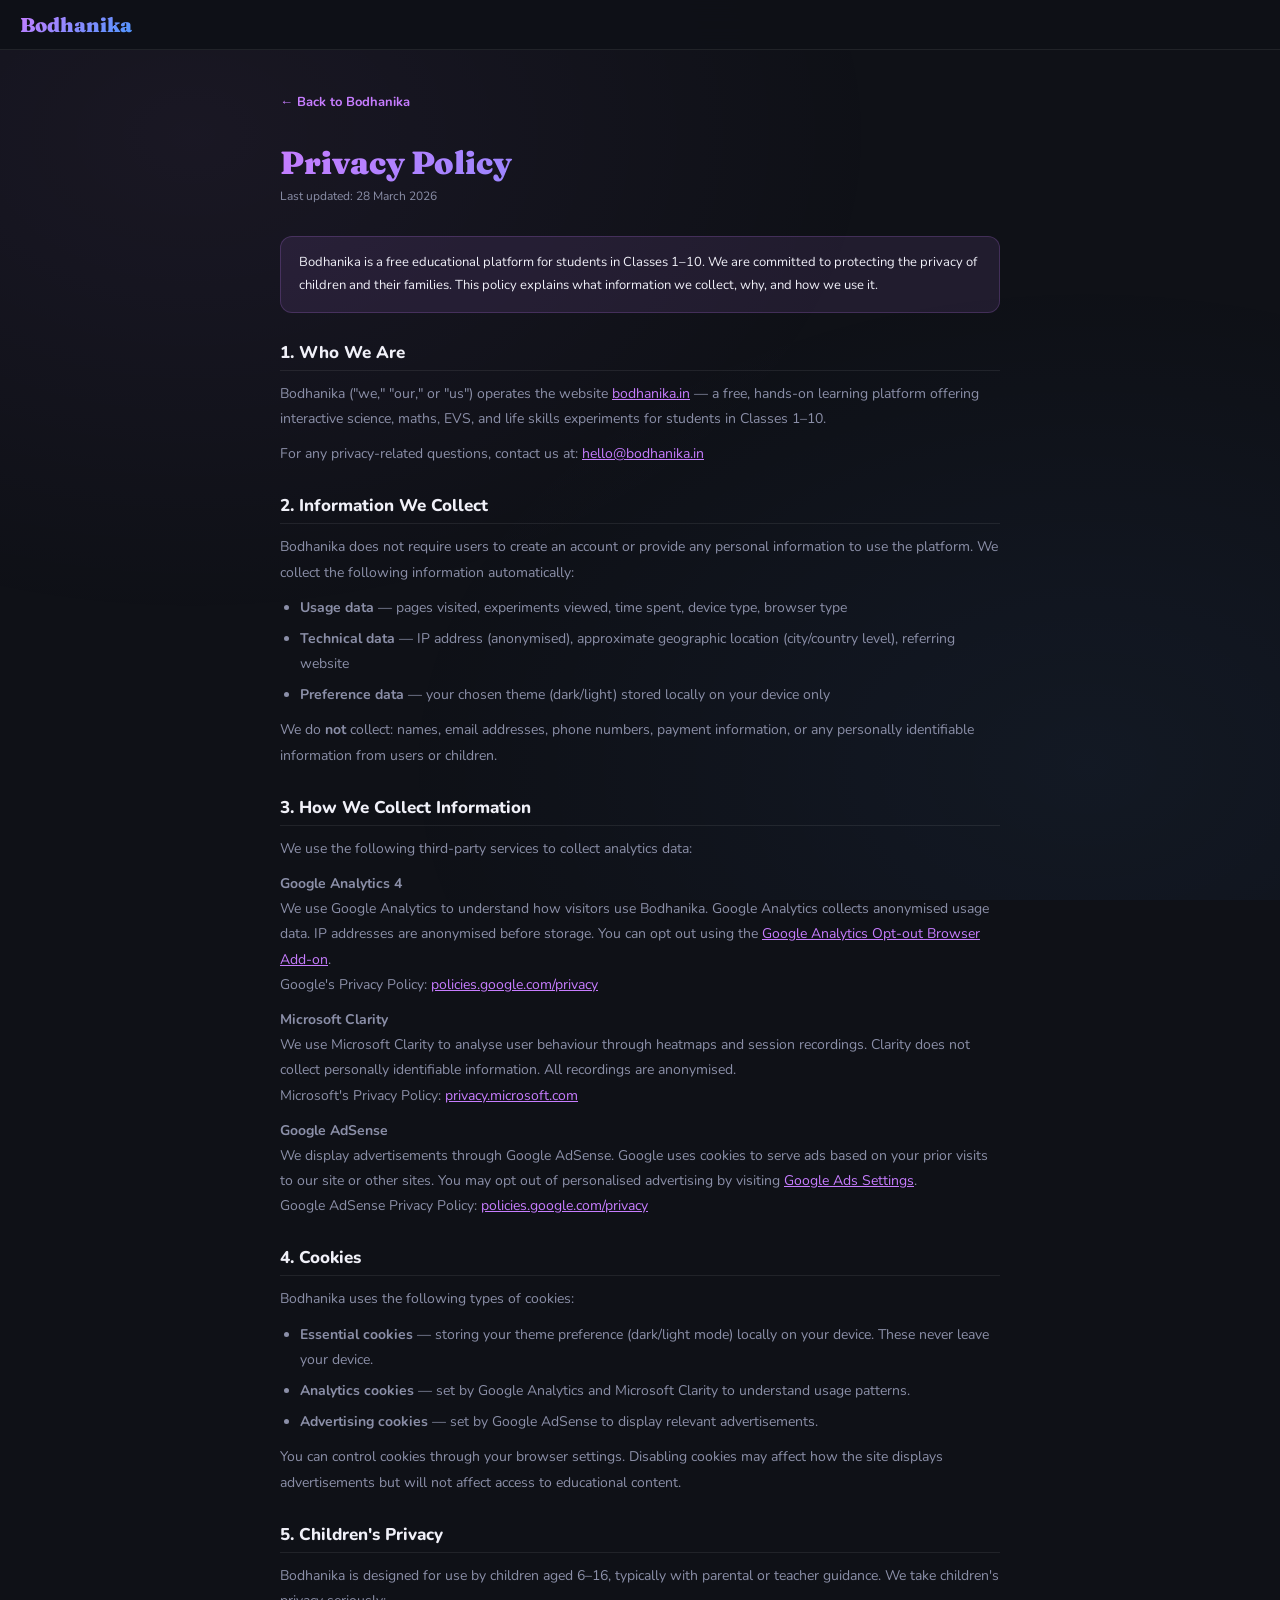
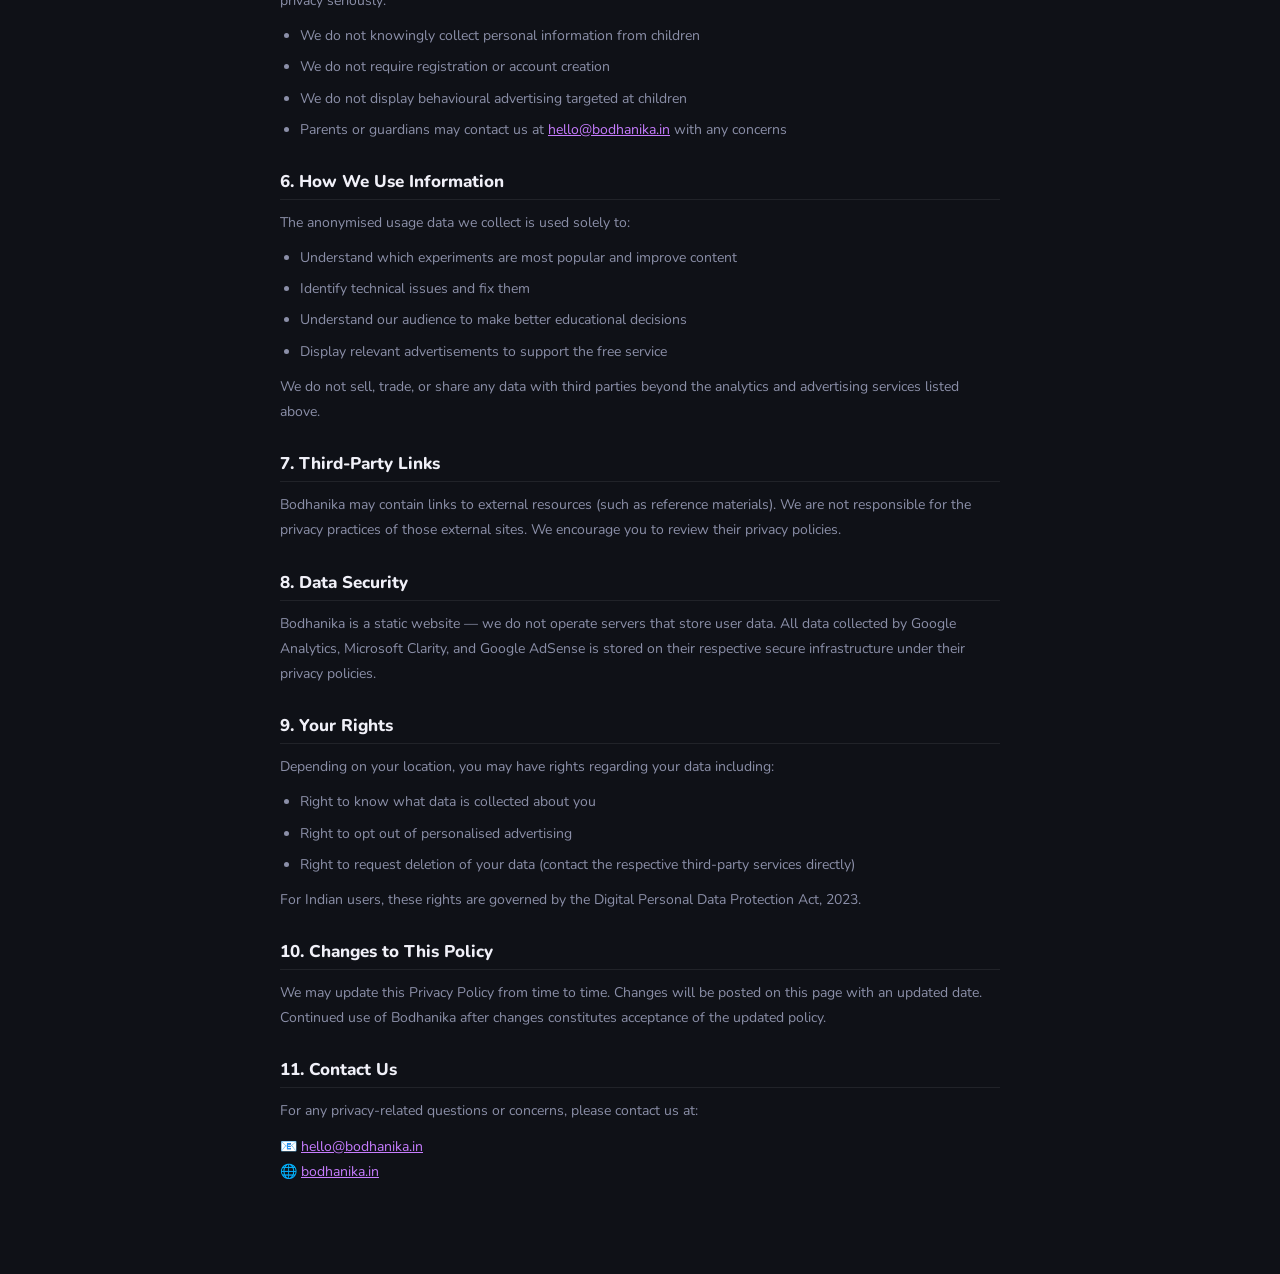
==== privacy.html @ 2c4693fa "Add files via upload" ====
<!DOCTYPE html>
<html lang="en" data-theme="dark">
<head>
<meta charset="UTF-8">
<meta name="viewport" content="width=device-width, initial-scale=1.0">
<title>Privacy Policy — Bodhanika</title>
<meta name="description" content="Privacy Policy for Bodhanika — Hands-On Experiments for Classes 1–10.">
<meta name="robots" content="index, follow">
<link rel="icon" href="data:image/svg+xml,<svg xmlns='http://www.w3.org/2000/svg' viewBox='0 0 100 100'><text y='.9em' font-size='90'>🔬</text></svg>">
<link rel="preconnect" href="https://fonts.googleapis.com">
<link href="https://fonts.googleapis.com/css2?family=Nunito:wght@400;600;700;800&family=Fraunces:wght@700;900&display=swap" rel="stylesheet">
<link rel="stylesheet" href="css/base.css">
<style>
  .page-wrap {
    max-width: 760px; margin: 0 auto;
    padding: 40px 20px 80px;
    position: relative; z-index: 5;
  }
  .back-link {
    display: inline-flex; align-items: center; gap: 6px;
    color: var(--acc); text-decoration: none;
    font-size: 13px; font-weight: 700; margin-bottom: 32px;
  }
  .back-link:hover { opacity: .8; }
  h1 {
    font-family: 'Fraunces', serif; font-size: 32px; font-weight: 900;
    background: linear-gradient(135deg, var(--acc), var(--life));
    -webkit-background-clip: text; -webkit-text-fill-color: transparent;
    margin-bottom: 6px;
  }
  .updated {
    font-size: 12px; color: var(--muted); margin-bottom: 32px;
  }
  h2 {
    font-size: 17px; font-weight: 800; color: var(--text);
    margin: 28px 0 10px; padding-bottom: 6px;
    border-bottom: 1px solid var(--border);
  }
  p, li {
    font-size: 14px; line-height: 1.8; color: var(--muted);
    margin-bottom: 10px;
  }
  ul { padding-left: 20px; margin-bottom: 10px; }
  li { margin-bottom: 6px; }
  a { color: var(--acc); }
  .highlight {
    background: var(--acc-dim); border: 1px solid rgba(199,125,255,.2);
    border-radius: 12px; padding: 14px 18px; margin: 16px 0;
    font-size: 13px; line-height: 1.8; color: var(--text);
  }
  header {
    position: sticky; top: 0; z-index: 100;
    background: rgba(15,17,23,0.92); backdrop-filter: blur(16px);
    border-bottom: 1px solid var(--border);
    padding: 12px 20px; display: flex; align-items: center; gap: 12px;
  }
  [data-theme="light"] header { background: rgba(245,246,250,0.95); }
  .logo {
    font-family: 'Fraunces', serif; font-size: 20px; font-weight: 900;
    background: linear-gradient(135deg, var(--acc), var(--life));
    -webkit-background-clip: text; -webkit-text-fill-color: transparent;
    text-decoration: none;
  }
</style>
</head>
<body>

<header>
  <a href="/" class="logo">Bodhanika</a>
</header>

<div class="page-wrap">
  <a href="/" class="back-link">← Back to Bodhanika</a>

  <h1>Privacy Policy</h1>
  <div class="updated">Last updated: 28 March 2026</div>

  <div class="highlight">
    Bodhanika is a free educational platform for students in Classes 1–10. We are committed to protecting the privacy of children and their families. This policy explains what information we collect, why, and how we use it.
  </div>

  <h2>1. Who We Are</h2>
  <p>Bodhanika ("we," "our," or "us") operates the website <a href="https://bodhanika.in">bodhanika.in</a> — a free, hands-on learning platform offering interactive science, maths, EVS, and life skills experiments for students in Classes 1–10.</p>
  <p>For any privacy-related questions, contact us at: <a href="mailto:hello@bodhanika.in">hello@bodhanika.in</a></p>

  <h2>2. Information We Collect</h2>
  <p>Bodhanika does not require users to create an account or provide any personal information to use the platform. We collect the following information automatically:</p>
  <ul>
    <li><strong>Usage data</strong> — pages visited, experiments viewed, time spent, device type, browser type</li>
    <li><strong>Technical data</strong> — IP address (anonymised), approximate geographic location (city/country level), referring website</li>
    <li><strong>Preference data</strong> — your chosen theme (dark/light) stored locally on your device only</li>
  </ul>
  <p>We do <strong>not</strong> collect: names, email addresses, phone numbers, payment information, or any personally identifiable information from users or children.</p>

  <h2>3. How We Collect Information</h2>
  <p>We use the following third-party services to collect analytics data:</p>

  <p><strong>Google Analytics 4</strong><br>
  We use Google Analytics to understand how visitors use Bodhanika. Google Analytics collects anonymised usage data. IP addresses are anonymised before storage. You can opt out using the <a href="https://tools.google.com/dlpage/gaoptout" target="_blank" rel="noopener">Google Analytics Opt-out Browser Add-on</a>.<br>
  Google's Privacy Policy: <a href="https://policies.google.com/privacy" target="_blank" rel="noopener">policies.google.com/privacy</a></p>

  <p><strong>Microsoft Clarity</strong><br>
  We use Microsoft Clarity to analyse user behaviour through heatmaps and session recordings. Clarity does not collect personally identifiable information. All recordings are anonymised.<br>
  Microsoft's Privacy Policy: <a href="https://privacy.microsoft.com" target="_blank" rel="noopener">privacy.microsoft.com</a></p>

  <p><strong>Google AdSense</strong><br>
  We display advertisements through Google AdSense. Google uses cookies to serve ads based on your prior visits to our site or other sites. You may opt out of personalised advertising by visiting <a href="https://www.google.com/settings/ads" target="_blank" rel="noopener">Google Ads Settings</a>.<br>
  Google AdSense Privacy Policy: <a href="https://policies.google.com/privacy" target="_blank" rel="noopener">policies.google.com/privacy</a></p>

  <h2>4. Cookies</h2>
  <p>Bodhanika uses the following types of cookies:</p>
  <ul>
    <li><strong>Essential cookies</strong> — storing your theme preference (dark/light mode) locally on your device. These never leave your device.</li>
    <li><strong>Analytics cookies</strong> — set by Google Analytics and Microsoft Clarity to understand usage patterns.</li>
    <li><strong>Advertising cookies</strong> — set by Google AdSense to display relevant advertisements.</li>
  </ul>
  <p>You can control cookies through your browser settings. Disabling cookies may affect how the site displays advertisements but will not affect access to educational content.</p>

  <h2>5. Children's Privacy</h2>
  <p>Bodhanika is designed for use by children aged 6–16, typically with parental or teacher guidance. We take children's privacy seriously:</p>
  <ul>
    <li>We do not knowingly collect personal information from children</li>
    <li>We do not require registration or account creation</li>
    <li>We do not display behavioural advertising targeted at children</li>
    <li>Parents or guardians may contact us at <a href="mailto:hello@bodhanika.in">hello@bodhanika.in</a> with any concerns</li>
  </ul>

  <h2>6. How We Use Information</h2>
  <p>The anonymised usage data we collect is used solely to:</p>
  <ul>
    <li>Understand which experiments are most popular and improve content</li>
    <li>Identify technical issues and fix them</li>
    <li>Understand our audience to make better educational decisions</li>
    <li>Display relevant advertisements to support the free service</li>
  </ul>
  <p>We do not sell, trade, or share any data with third parties beyond the analytics and advertising services listed above.</p>

  <h2>7. Third-Party Links</h2>
  <p>Bodhanika may contain links to external resources (such as reference materials). We are not responsible for the privacy practices of those external sites. We encourage you to review their privacy policies.</p>

  <h2>8. Data Security</h2>
  <p>Bodhanika is a static website — we do not operate servers that store user data. All data collected by Google Analytics, Microsoft Clarity, and Google AdSense is stored on their respective secure infrastructure under their privacy policies.</p>

  <h2>9. Your Rights</h2>
  <p>Depending on your location, you may have rights regarding your data including:</p>
  <ul>
    <li>Right to know what data is collected about you</li>
    <li>Right to opt out of personalised advertising</li>
    <li>Right to request deletion of your data (contact the respective third-party services directly)</li>
  </ul>
  <p>For Indian users, these rights are governed by the Digital Personal Data Protection Act, 2023.</p>

  <h2>10. Changes to This Policy</h2>
  <p>We may update this Privacy Policy from time to time. Changes will be posted on this page with an updated date. Continued use of Bodhanika after changes constitutes acceptance of the updated policy.</p>

  <h2>11. Contact Us</h2>
  <p>For any privacy-related questions or concerns, please contact us at:</p>
  <p>📧 <a href="mailto:hello@bodhanika.in">hello@bodhanika.in</a><br>
  🌐 <a href="https://bodhanika.in">bodhanika.in</a></p>

</div>

</body>
</html>
---- css/base.css ----
/* base.css — variables, reset, theme, animations */

/* ── Dark theme (default) ── */
:root,
[data-theme="dark"] {
  --bg:       #0F1117;
  --surface:  #1A1D27;
  --surface2: #22263A;
  --border:   rgba(255,255,255,0.08);
  --text:     #F0F0F8;
  --muted:    #8B8FA8;
  --shadow:   rgba(0,0,0,0.4);

  --sci:      #FF6B6B;  --sci-dim:  rgba(255,107,107,0.13);
  --math:     #FFD93D;  --math-dim: rgba(255,217,61,0.13);
  --evs:      #6BCB77;  --evs-dim:  rgba(107,203,119,0.13);
  --life:     #4D96FF;  --life-dim: rgba(77,150,255,0.13);
  --acc:      #C77DFF;  --acc-dim:  rgba(199,125,255,0.10);

  --ambient1: rgba(199,125,255,0.06);
  --ambient2: rgba(77,150,255,0.06);
}

/* ── Light theme ── */
[data-theme="light"] {
  --bg:       #F5F6FA;
  --surface:  #FFFFFF;
  --surface2: #EDEEF5;
  --border:   rgba(0,0,0,0.10);
  --text:     #1A1D27;
  --muted:    #6B6F85;
  --shadow:   rgba(0,0,0,0.10);

  --sci:      #D94F4F;  --sci-dim:  rgba(217,79,79,0.10);
  --math:     #B8960A;  --math-dim: rgba(184,150,10,0.10);
  --evs:      #3A8F48;  --evs-dim:  rgba(58,143,72,0.10);
  --life:     #2563EB;  --life-dim: rgba(37,99,235,0.10);
  --acc:      #7C3AED;  --acc-dim:  rgba(124,58,237,0.10);

  --ambient1: rgba(124,58,237,0.04);
  --ambient2: rgba(37,99,235,0.04);
}

*,*::before,*::after { margin:0; padding:0; box-sizing:border-box; }
html { scroll-behavior:smooth; }

body {
  font-family:'Nunito',sans-serif;
  background:var(--bg);
  color:var(--text);
  min-height:100vh;
  overflow-x:hidden;
  transition:background .25s, color .25s;
}
body::before {
  content:'';
  position:fixed; inset:0;
  background:
    radial-gradient(ellipse at 15% 15%, var(--ambient1) 0%, transparent 45%),
    radial-gradient(ellipse at 85% 85%, var(--ambient2) 0%, transparent 45%);
  pointer-events:none; z-index:0;
  transition:background .25s;
}

/* Tags */
.tag { font-size:10px;font-weight:800;letter-spacing:.7px;text-transform:uppercase;padding:2px 8px;border-radius:12px; }
.tag-sci  { background:var(--sci-dim);  color:var(--sci);  }
.tag-math { background:var(--math-dim); color:var(--math); }
.tag-evs  { background:var(--evs-dim);  color:var(--evs);  }
.tag-life { background:var(--life-dim); color:var(--life); }
.tag-cls  { background:var(--surface2); color:var(--muted);}
.tag-mode { background:var(--acc-dim);  color:var(--acc);  }

.hidden { display:none !important; }

::-webkit-scrollbar       { width:6px; height:6px; }
::-webkit-scrollbar-track { background:var(--surface); }
::-webkit-scrollbar-thumb { background:var(--border); border-radius:3px; }

@keyframes fadeUp  { from{opacity:0;transform:translateY(14px)} to{opacity:1;transform:translateY(0)} }
@keyframes slideUp { from{opacity:0;transform:translateY(24px)} to{opacity:1;transform:translateY(0)} }
@keyframes fadeIn  { from{opacity:0} to{opacity:1} }
@keyframes spin    { to{transform:rotate(360deg)} }
@keyframes shimmer { 0%,100%{opacity:.6} 50%{opacity:1} }
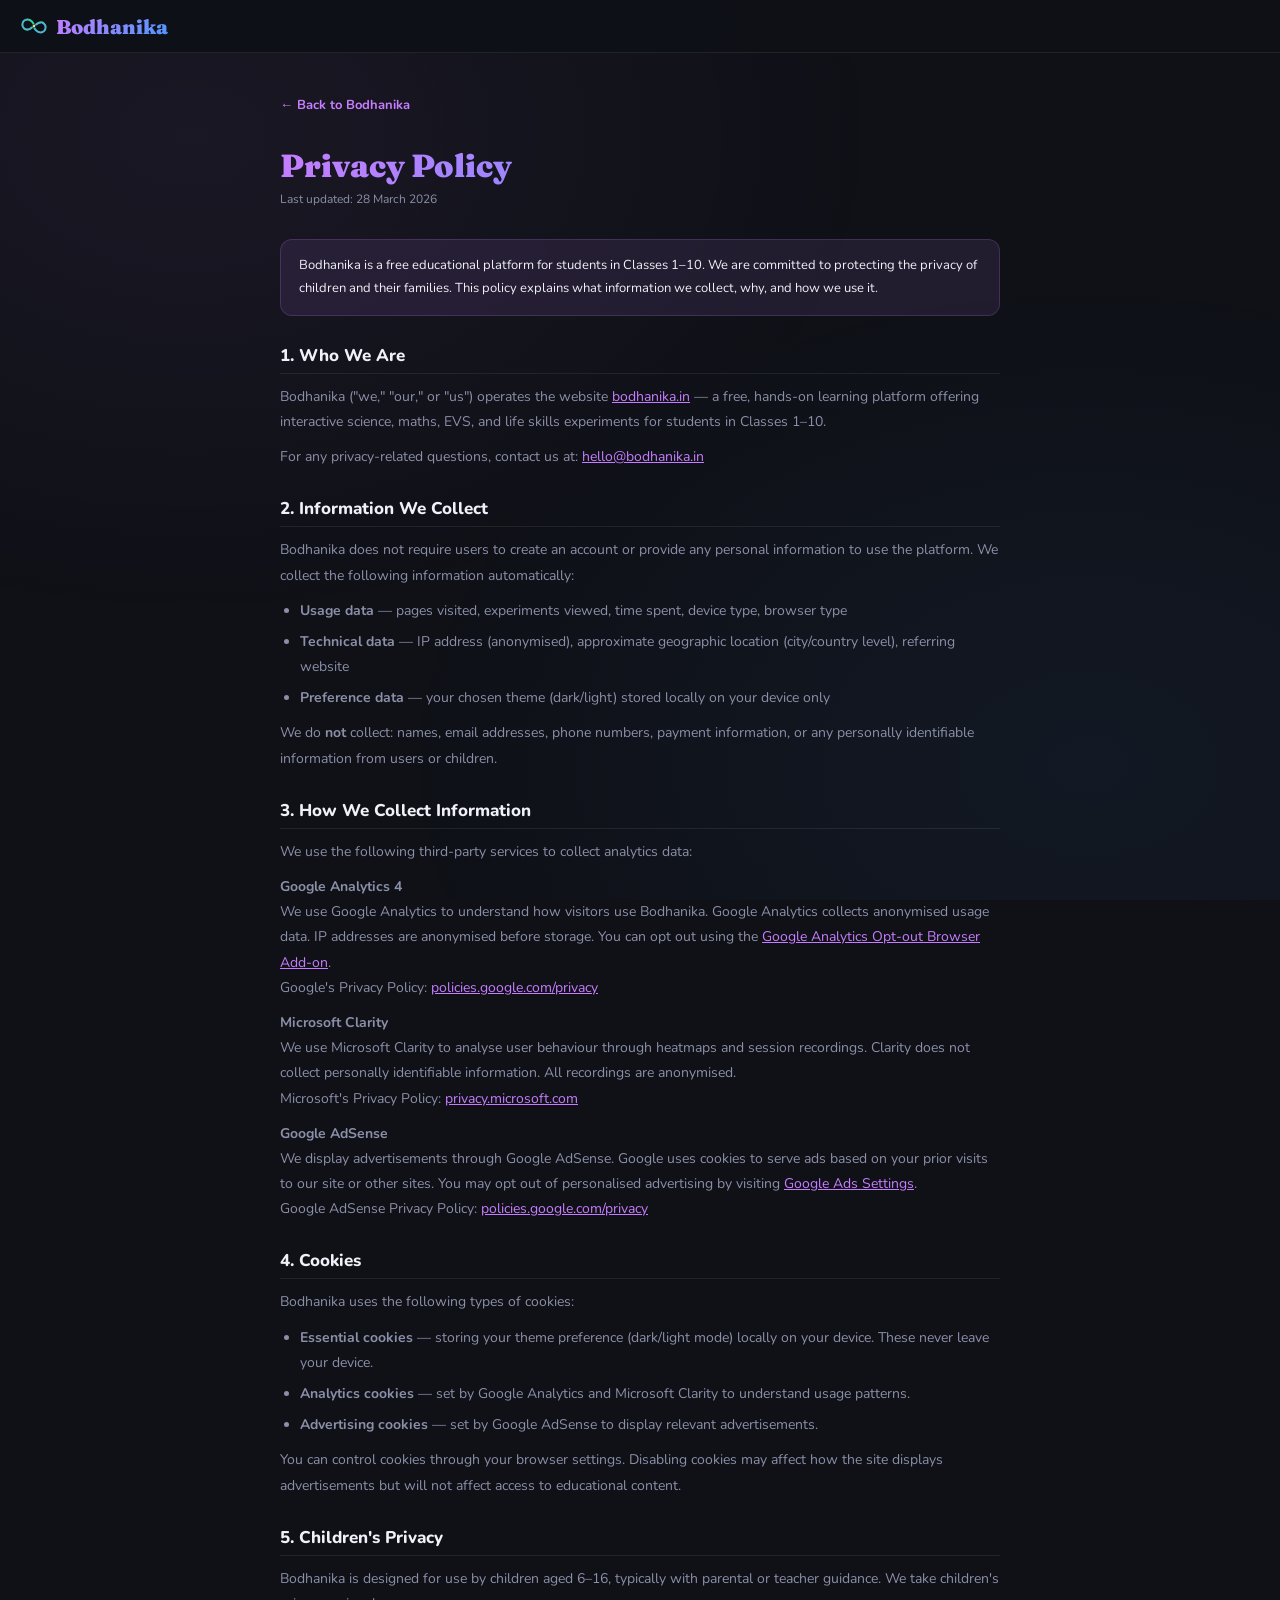
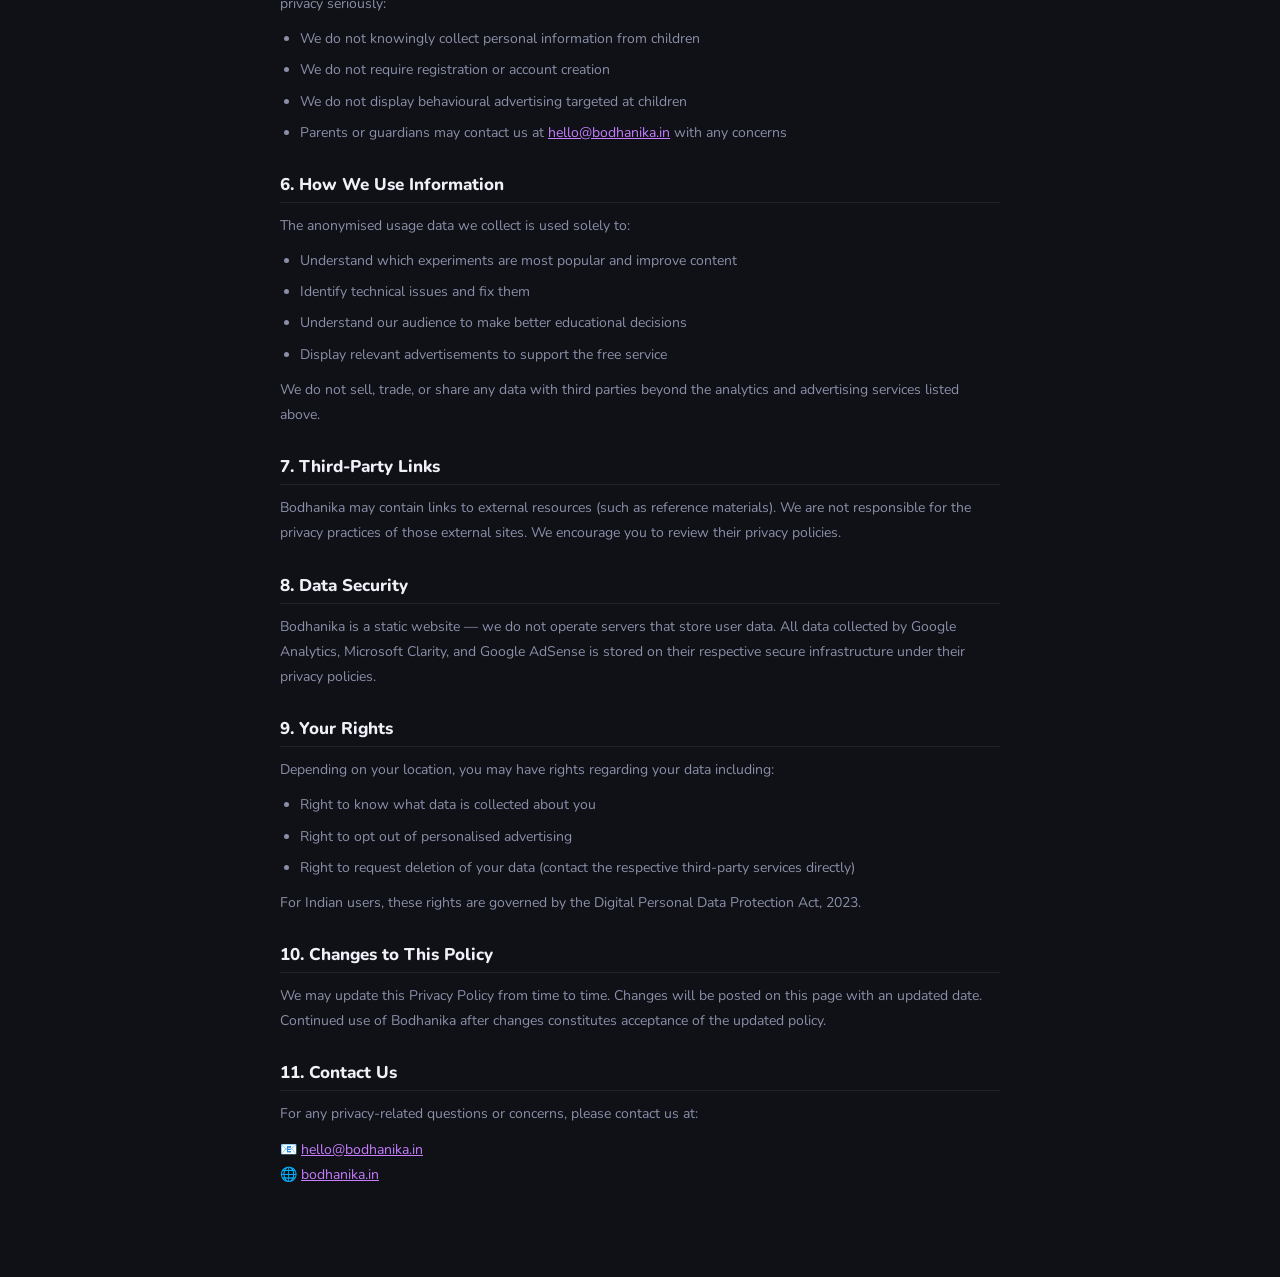
==== commit 01531fd3: "Add files via upload" ====
--- a/privacy.html
+++ b/privacy.html
@@ -66,7 +66,7 @@
 <body>
 
 <header>
-  <a href="/" class="logo">Bodhanika</a>
+  <a href="/" style="display:flex;align-items:center;gap:8px;text-decoration:none"><svg xmlns="http://www.w3.org/2000/svg" viewBox="0 0 512 512" width="28" height="28"><path d="M 256,256 C 256,196 194,136 138,136 C 82,136 44,182 44,232 C 44,292 96,334 150,320 C 198,308 230,268 256,256 C 282,244 314,204 362,192 C 418,178 468,222 468,280 C 468,330 430,374 374,374 C 318,374 256,314 256,256 Z" fill="none" stroke="#34D399" stroke-width="36" stroke-linecap="round" stroke-linejoin="round"/><path d="M 138,136 C 96,136 44,170 44,232 C 44,262 60,290 86,306 C 140,342 206,298 256,256 C 306,214 372,170 430,208 C 462,228 468,258 468,280 C 468,342 410,374 374,374 C 318,374 268,330 256,256" fill="none" stroke="#60A5FA" stroke-width="22" stroke-linecap="round" stroke-linejoin="round" stroke-dasharray="40,26"/><circle cx="256" cy="256" r="30" fill="#0d1b2a"/><circle cx="256" cy="256" r="22" fill="#FCD34D"/><circle cx="256" cy="256" r="11" fill="#FFFBEB"/></svg><span class="logo">Bodhanika</span></a>
 </header>
 
 <div class="page-wrap">
--- a/css/base.css
+++ b/css/base.css
@@ -82,3 +82,7 @@
 @keyframes fadeIn  { from{opacity:0} to{opacity:1} }
 @keyframes spin    { to{transform:rotate(360deg)} }
 @keyframes shimmer { 0%,100%{opacity:.6} 50%{opacity:1} }
+
+@keyframes pulse   { 0%,100%{transform:scale(1)} 50%{transform:scale(1.08)} }
+@keyframes bounce  { 0%,100%{transform:translateY(0)} 50%{transform:translateY(-8px)} }
+@keyframes glow    { 0%,100%{filter:drop-shadow(0 0 8px currentColor)} 50%{filter:drop-shadow(0 0 20px currentColor)} }
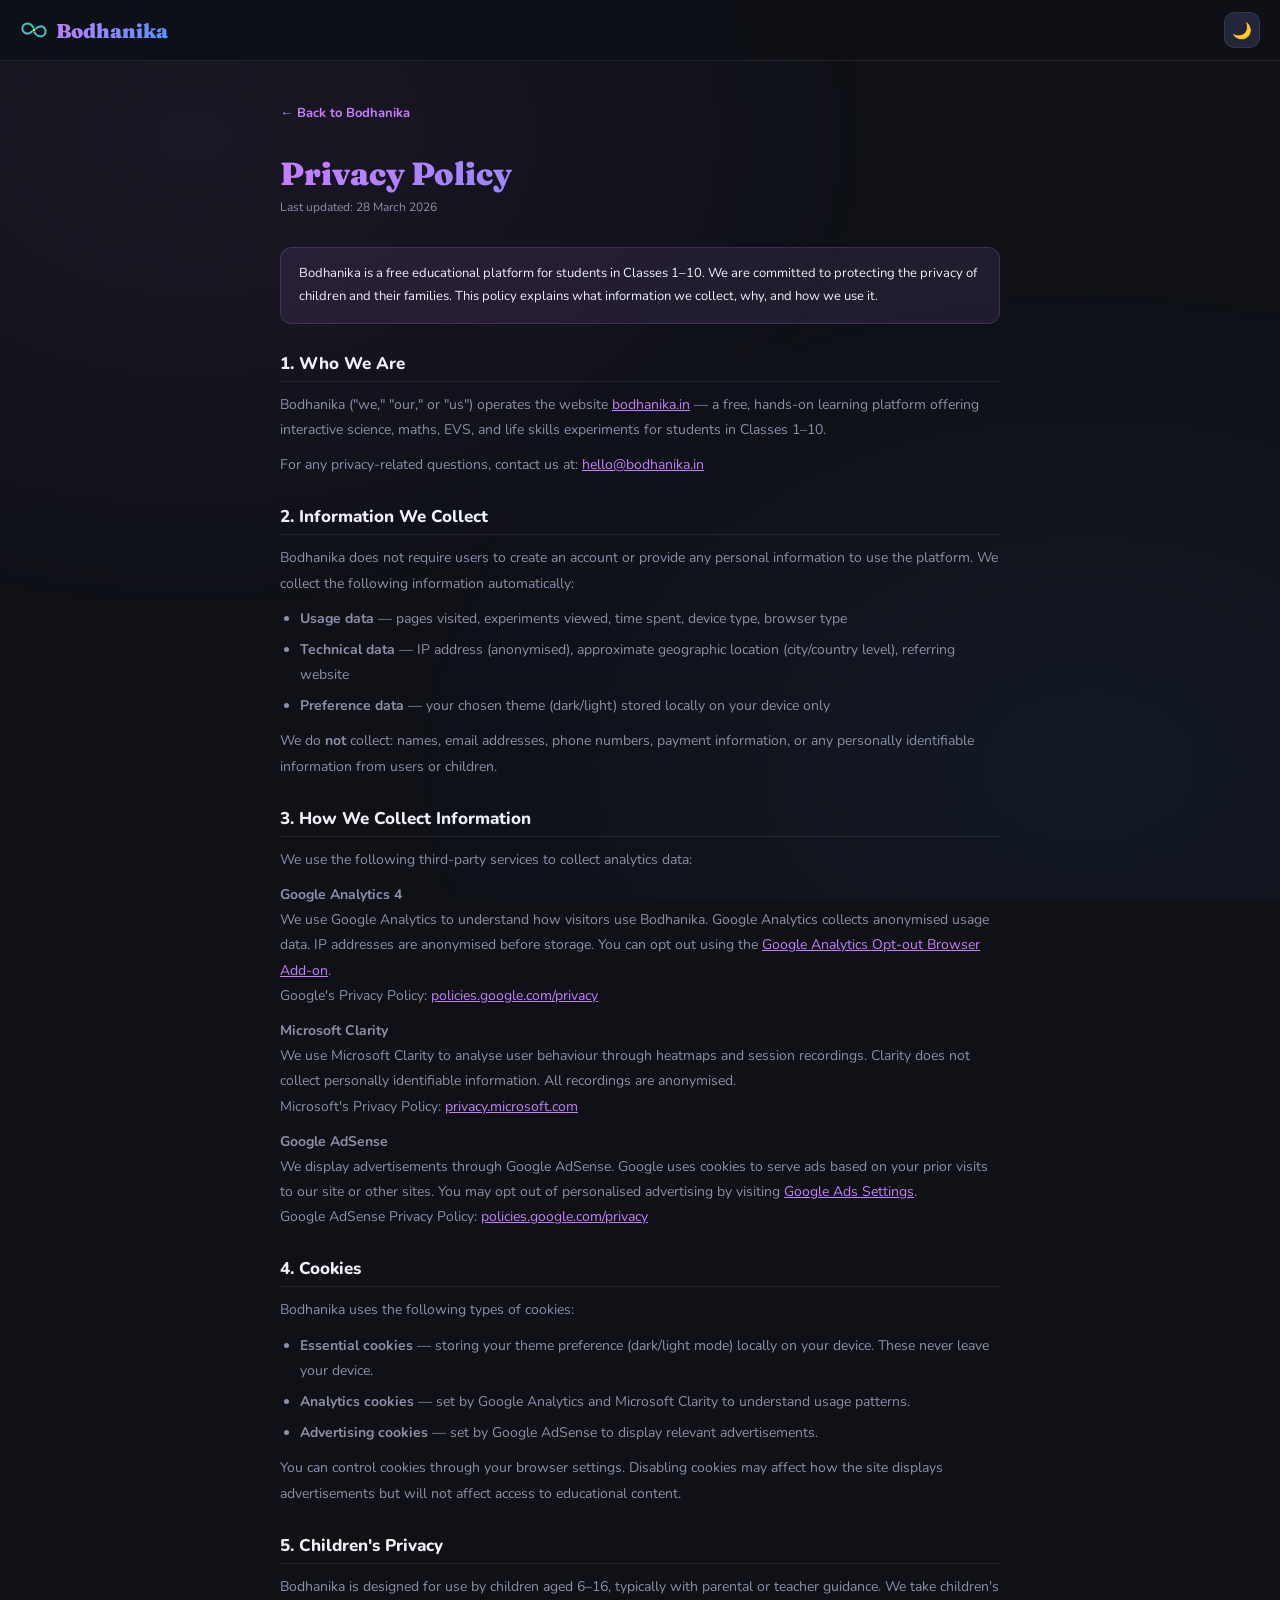
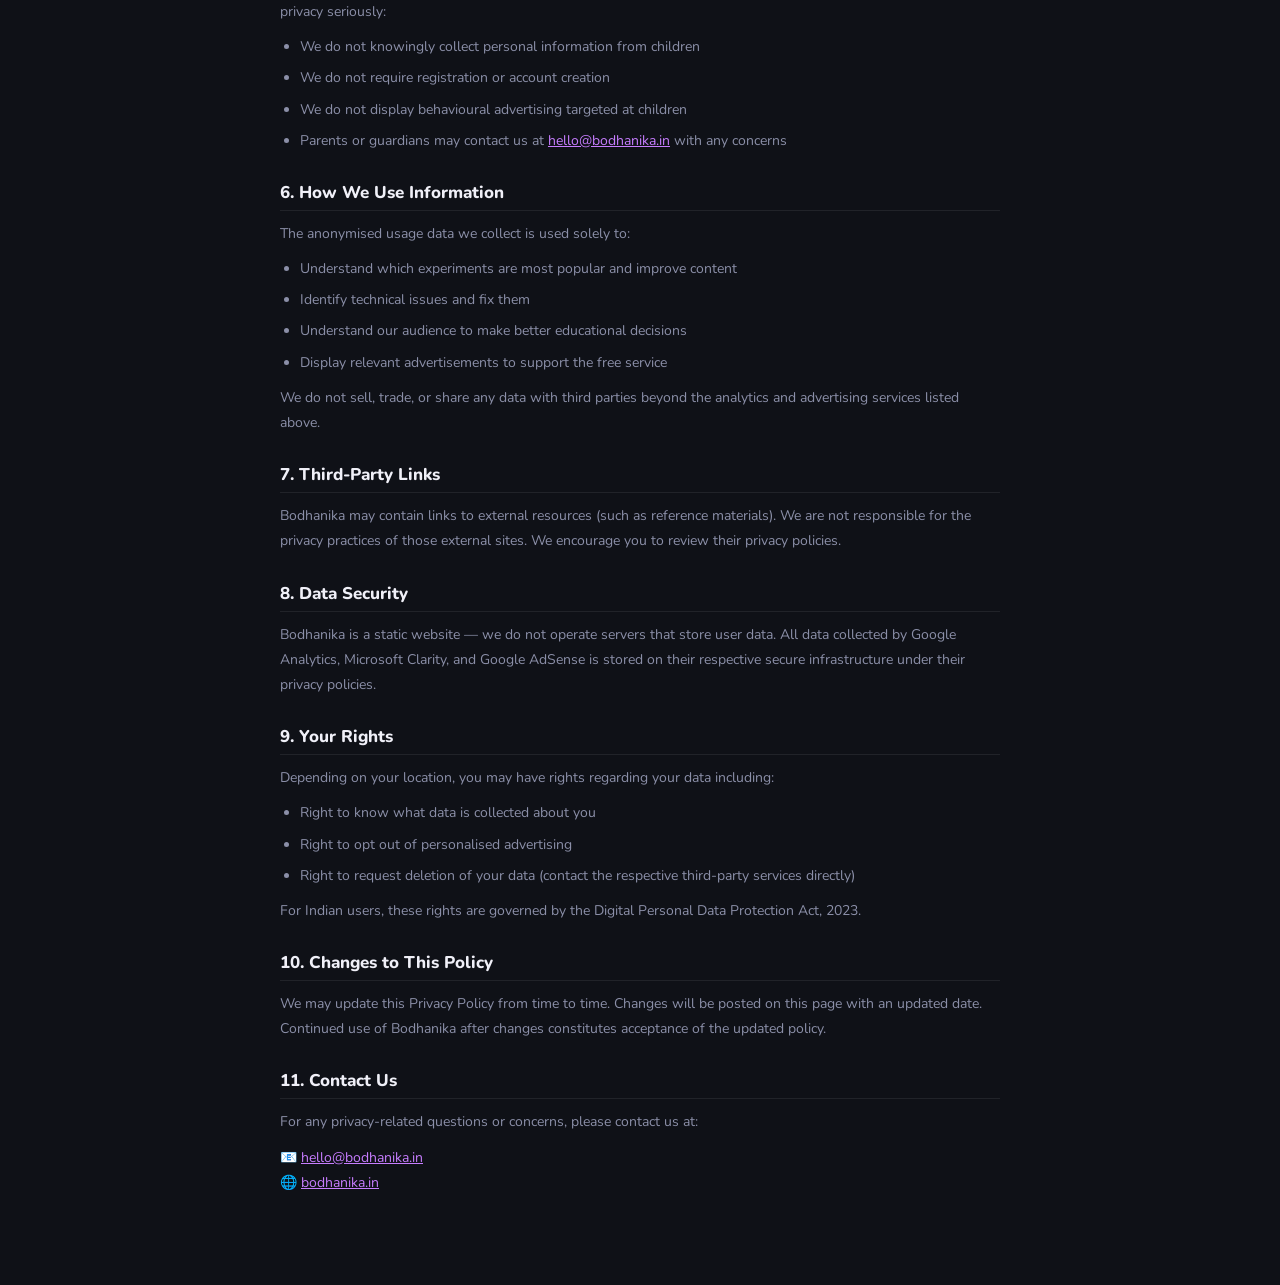
==== commit b34146e2: "Add files via upload" ====
--- a/privacy.html
+++ b/privacy.html
@@ -61,12 +61,38 @@
     -webkit-background-clip: text; -webkit-text-fill-color: transparent;
     text-decoration: none;
   }
+
+  /* ── Light theme overrides ── */
+  [data-theme="light"] h1 {
+    background: linear-gradient(135deg, var(--acc), var(--life));
+    -webkit-background-clip: text; -webkit-text-fill-color: transparent;
+  }
+  [data-theme="light"] h2 { color: var(--text); border-color: var(--border); }
+  [data-theme="light"] p,
+  [data-theme="light"] li { color: var(--muted); }
+  [data-theme="light"] .highlight {
+    background: var(--acc-dim);
+    border-color: rgba(124,58,237,0.2);
+    color: var(--text);
+  }
+  [data-theme="light"] .back-link { color: var(--acc); }
+  [data-theme="light"] a { color: var(--acc); }
 </style>
+<script>
+(function() {
+  var saved = localStorage.getItem('bodhanika-theme') || 'dark';
+  document.documentElement.setAttribute('data-theme', saved);
+})();
+</script>
 </head>
 <body>
 
 <header>
-  <a href="/" style="display:flex;align-items:center;gap:8px;text-decoration:none"><svg xmlns="http://www.w3.org/2000/svg" viewBox="0 0 512 512" width="28" height="28"><path d="M 256,256 C 256,196 194,136 138,136 C 82,136 44,182 44,232 C 44,292 96,334 150,320 C 198,308 230,268 256,256 C 282,244 314,204 362,192 C 418,178 468,222 468,280 C 468,330 430,374 374,374 C 318,374 256,314 256,256 Z" fill="none" stroke="#34D399" stroke-width="36" stroke-linecap="round" stroke-linejoin="round"/><path d="M 138,136 C 96,136 44,170 44,232 C 44,262 60,290 86,306 C 140,342 206,298 256,256 C 306,214 372,170 430,208 C 462,228 468,258 468,280 C 468,342 410,374 374,374 C 318,374 268,330 256,256" fill="none" stroke="#60A5FA" stroke-width="22" stroke-linecap="round" stroke-linejoin="round" stroke-dasharray="40,26"/><circle cx="256" cy="256" r="30" fill="#0d1b2a"/><circle cx="256" cy="256" r="22" fill="#FCD34D"/><circle cx="256" cy="256" r="11" fill="#FFFBEB"/></svg><span class="logo">Bodhanika</span></a>
+  <a href="/" style="display:flex;align-items:center;gap:8px;text-decoration:none"><svg xmlns="http://www.w3.org/2000/svg" viewBox="0 0 512 512" width="28" height="28"><path d="M 256,256 C 256,196 194,136 138,136 C 82,136 44,182 44,232 C 44,292 96,334 150,320 C 198,308 230,268 256,256 C 282,244 314,204 362,192 C 418,178 468,222 468,280 C 468,330 430,374 374,374 C 318,374 256,314 256,256 Z" fill="none" stroke="#34D399" stroke-width="36" stroke-linecap="round" stroke-linejoin="round"/><path d="M 138,136 C 96,136 44,170 44,232 C 44,262 60,290 86,306 C 140,342 206,298 256,256 C 306,214 372,170 430,208 C 462,228 468,258 468,280 C 468,342 410,374 374,374 C 318,374 268,330 256,256" fill="none" stroke="#60A5FA" stroke-width="22" stroke-linecap="round" stroke-linejoin="round" stroke-dasharray="40,26"/><circle cx="256" cy="256" r="30" fill="var(--bg,#0d1b2a)"/><circle cx="256" cy="256" r="22" fill="#FCD34D"/><circle cx="256" cy="256" r="11" fill="#FFFBEB"/></svg><span class="logo">Bodhanika</span></a>
+  <button id="themeBtn" onclick="toggleTheme()" title="Toggle theme"
+    style="margin-left:auto;background:var(--surface2);border:1px solid var(--border);
+    border-radius:10px;width:36px;height:36px;display:flex;align-items:center;
+    justify-content:center;cursor:pointer;font-size:16px;flex-shrink:0;transition:all .18s">🌙</button>
 </header>
 
 <div class="page-wrap">
--- a/css/base.css
+++ b/css/base.css
@@ -86,3 +86,177 @@
 @keyframes pulse   { 0%,100%{transform:scale(1)} 50%{transform:scale(1.08)} }
 @keyframes bounce  { 0%,100%{transform:translateY(0)} 50%{transform:translateY(-8px)} }
 @keyframes glow    { 0%,100%{filter:drop-shadow(0 0 8px currentColor)} 50%{filter:drop-shadow(0 0 20px currentColor)} }
+
+/* ══════════════════════════════════════════
+   FAVOURITES — heart button + My Lab drawer
+   ══════════════════════════════════════════ */
+
+/* Heart button on each grid card */
+.fav-btn {
+  position: absolute;
+  top: 8px; right: 8px;
+  width: 28px; height: 28px;
+  border-radius: 50%;
+  border: none;
+  background: rgba(0,0,0,0.32);
+  backdrop-filter: blur(6px);
+  -webkit-backdrop-filter: blur(6px);
+  color: rgba(255,255,255,0.7);
+  font-size: 14px;
+  line-height: 1;
+  cursor: pointer;
+  display: flex; align-items: center; justify-content: center;
+  transition: background .15s, transform .15s;
+  z-index: 2;
+}
+.fav-btn:hover { background: rgba(255,255,255,0.18); transform: scale(1.12); }
+.fav-btn.fav-on { color: #f43f5e; background: rgba(244,63,94,0.2); }
+.fav-btn.fav-on:hover { background: rgba(244,63,94,0.3); }
+.exp-card { position: relative; }
+[data-theme="light"] .fav-btn { background: rgba(0,0,0,0.1); color: rgba(0,0,0,0.35); }
+
+/* Header My Lab toggle button */
+.mylab-toggle-btn {
+  position: relative;
+  display: flex; align-items: center; justify-content: center;
+}
+.mylab-hrt { font-size: 16px; line-height: 1; transition: color .2s; }
+.mylab-badge {
+  position: absolute;
+  top: -2px; right: -3px;
+  min-width: 16px; height: 16px;
+  background: #f43f5e;
+  color: white;
+  font-size: 9px; font-weight: 800;
+  border-radius: 8px;
+  display: flex; align-items: center; justify-content: center;
+  padding: 0 3px;
+  border: 1.5px solid var(--bg);
+  pointer-events: none;
+}
+
+/* ── My Lab slide-in drawer ── */
+.mylab-backdrop {
+  display: none;
+  position: fixed; inset: 0; z-index: 150;
+  background: rgba(0,0,0,0);
+  transition: background .25s;
+}
+.mylab-backdrop.open {
+  display: block;
+  background: rgba(0,0,0,0.45);
+}
+
+.mylab-drawer {
+  position: fixed;
+  top: 0; right: 0; bottom: 0;
+  width: min(340px, 90vw);
+  z-index: 160;
+  transform: translateX(100%);
+  transition: transform .28s cubic-bezier(.4,0,.2,1);
+  display: flex; flex-direction: column;
+}
+.mylab-drawer.open { transform: translateX(0); }
+
+.mylab-drawer-inner {
+  flex: 1;
+  display: flex; flex-direction: column;
+  background: var(--surface);
+  border-left: 1.5px solid var(--border);
+  height: 100%;
+  overflow: hidden;
+}
+
+.mylab-drawer-hdr {
+  display: flex; align-items: center; justify-content: space-between;
+  padding: 18px 18px 14px;
+  font-family: 'DM Serif Display','Fraunces',serif;
+  font-size: 18px;
+  color: #f43f5e;
+  border-bottom: 1px solid var(--border);
+  flex-shrink: 0;
+}
+.mylab-close-btn {
+  background: var(--surface2); border: 1px solid var(--border);
+  border-radius: 50%; width: 28px; height: 28px;
+  display: flex; align-items: center; justify-content: center;
+  cursor: pointer; font-size: 13px; color: var(--muted);
+  transition: all .15s;
+}
+.mylab-close-btn:hover { background: var(--border); color: var(--text); }
+
+.mylab-drawer-body {
+  flex: 1; overflow-y: auto;
+  padding: 14px;
+}
+.mylab-drawer-body::-webkit-scrollbar { width: 4px; }
+.mylab-drawer-body::-webkit-scrollbar-thumb { background: var(--border); border-radius: 2px; }
+
+.mylab-empty {
+  text-align: center;
+  padding: 50px 20px;
+  color: var(--muted);
+  font-size: 13px;
+  line-height: 1.8;
+}
+
+/* Cards inside drawer — 2-column compact grid */
+.mylab-grid {
+  display: grid;
+  grid-template-columns: 1fr 1fr;
+  gap: 10px;
+}
+.mylab-grid .exp-card .card-desc  { display: none; }
+.mylab-grid .exp-card .card-top   { padding: 14px 10px; font-size: 28px; }
+.mylab-grid .exp-card .card-title { font-size: 12px; font-weight: 700; -webkit-line-clamp: 2; }
+.mylab-grid .exp-card .card-meta  { gap: 3px; }
+.mylab-grid .exp-card .tag        { font-size: 9px; padding: 1px 5px; }
+
+/* Prevent body scroll when drawer open */
+body.drawer-open { overflow: hidden; }
+
+
+/* ══════════════════════════════════════════
+   FULLSCREEN — entire modal goes fullscreen
+   ══════════════════════════════════════════ */
+
+/* FS button in modal header (sits next to ✕) */
+.fs-modal-btn {
+  display: flex; align-items: center; justify-content: center;
+}
+.fs-modal-btn svg { pointer-events: none; }
+
+/* When overlay itself is fullscreen — expand everything to fill screen */
+#overlay:fullscreen,
+#overlay:-webkit-full-screen,
+#overlay:-moz-full-screen {
+  background: rgba(0,0,0,0.96) !important;
+  padding: 0 !important;
+  align-items: stretch !important;
+  justify-content: stretch !important;
+}
+#overlay:fullscreen .modal,
+#overlay:-webkit-full-screen .modal,
+#overlay:-moz-full-screen .modal {
+  max-width: 100% !important;
+  max-height: 100% !important;
+  height: 100% !important;
+  border-radius: 0 !important;
+  border: none !important;
+}
+/* Canvas fills available space in fullscreen */
+#overlay:fullscreen canvas,
+#overlay:-webkit-full-screen canvas,
+#overlay:-moz-full-screen canvas {
+  max-height: 70vh;
+  width: 100% !important;
+  object-fit: contain;
+}
+
+/* Modal wider on tablet and desktop */
+@media (min-width: 768px) {
+  .modal { max-width: 720px; }
+}
+@media (min-width: 1024px) {
+  .modal { max-width: 860px; }
+}
